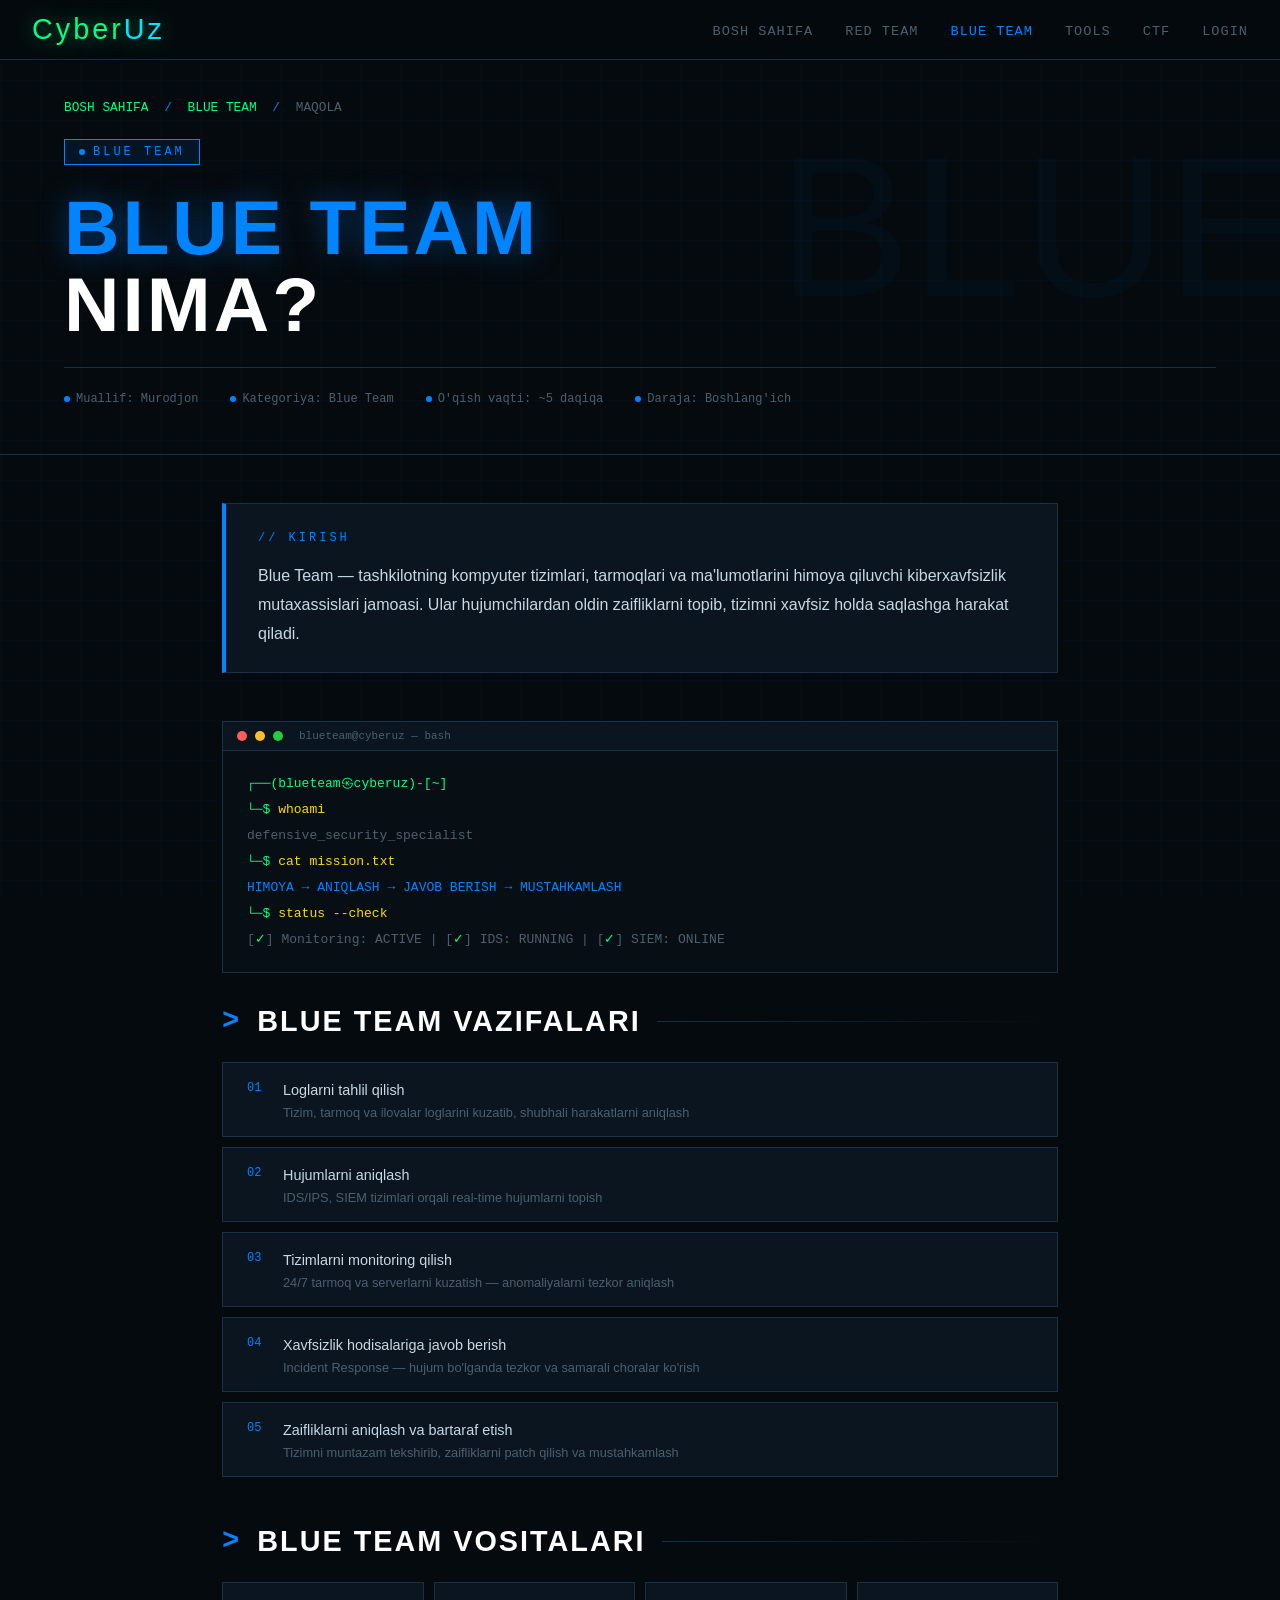
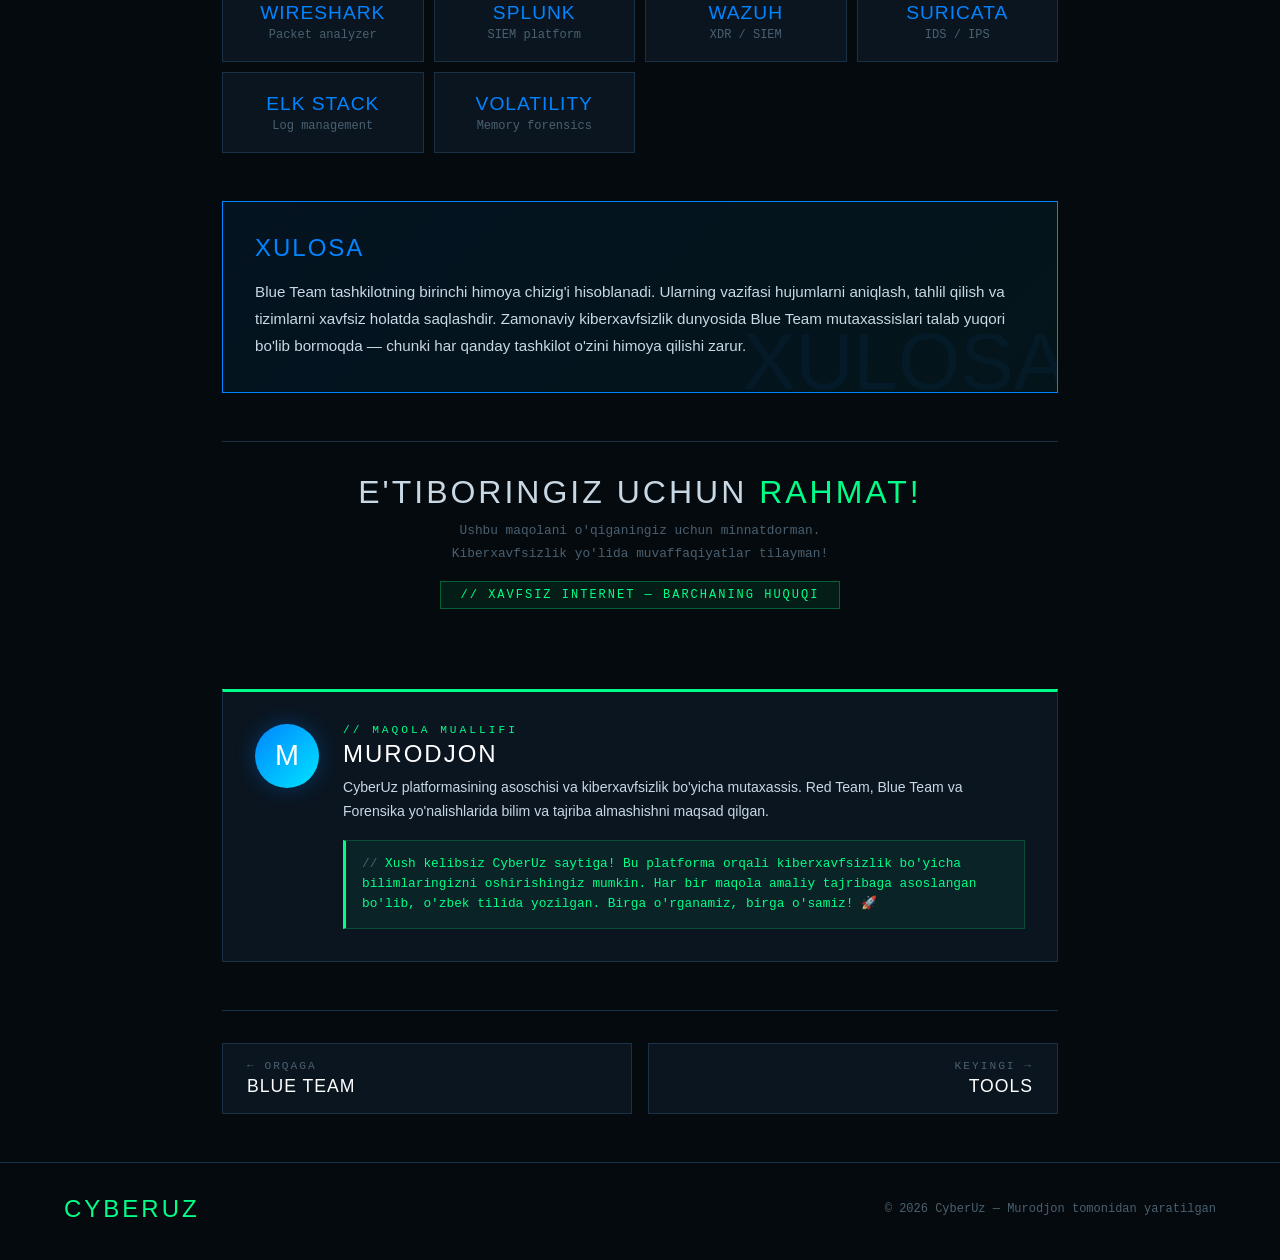
==== blue-team-article.html @ f3f27be0 "Add files via upload" ====
<!DOCTYPE html>
<!-- saved from url=(0062)file:///C:/Users/quettabyte/Downloads/blue-team-article_1.html -->
<html lang="uz"><head><meta http-equiv="Content-Type" content="text/html; charset=UTF-8">

<meta name="viewport" content="width=device-width, initial-scale=1.0">
<title>Blue Team Nima? — CyberUz</title>
<link href="./blue-team-article_files/css2" rel="stylesheet">
<style>
:root {
  --bg: #050a0e;
  --bg2: #0a1520;
  --blue: #0084ff;
  --green: #00ff88;
  --cyan: #00e5ff;
  --text: #c8d8e4;
  --muted: #4a6070;
  --border: #1a3045;
  --mono: 'Share Tech Mono', monospace;
}
* { margin: 0; padding: 0; box-sizing: border-box; }
body { background: var(--bg); color: var(--text); font-family: 'Inter', sans-serif; overflow-x: hidden; }
body::before {
  content: '';
  position: fixed; inset: 0;
  background-image: linear-gradient(rgba(0,132,255,0.03) 1px, transparent 1px), linear-gradient(90deg, rgba(0,132,255,0.03) 1px, transparent 1px);
  background-size: 40px 40px;
  pointer-events: none; z-index: 0;
}

/* NAV */
nav {
  position: fixed; top: 0; left: 0; right: 0; z-index: 100;
  background: rgba(5,10,14,0.95);
  backdrop-filter: blur(12px);
  border-bottom: 1px solid var(--border);
  padding: 0 2rem; height: 60px;
  display: flex; align-items: center; justify-content: space-between;
}
.logo { font-family: 'Bebas Neue', sans-serif; font-size: 1.8rem; letter-spacing: 3px; color: var(--green); text-decoration: none; text-shadow: 0 0 20px rgba(0,255,136,0.5); }
.logo span { color: var(--cyan); }
.nav-links { display: flex; gap: 2rem; list-style: none; }
.nav-links a { font-family: var(--mono); color: var(--muted); text-decoration: none; font-size: 0.85rem; letter-spacing: 1px; transition: color 0.3s; }
.nav-links a:hover { color: var(--blue); }
.nav-links a.active { color: var(--blue); }

/* HERO */
.hero {
  position: relative; z-index: 1;
  padding: 100px 4rem 3rem;
  border-bottom: 1px solid var(--border);
  overflow: hidden;
}
.hero::after {
  content: 'BLUE';
  position: absolute; right: -20px; top: 50%;
  transform: translateY(-50%);
  font-family: 'Bebas Neue', sans-serif;
  font-size: 200px; color: rgba(0,132,255,0.04);
  pointer-events: none; line-height: 1;
}
.breadcrumb { font-family: var(--mono); font-size: 0.8rem; color: var(--muted); margin-bottom: 1.5rem; }
.breadcrumb a { color: var(--green); text-decoration: none; }
.breadcrumb span { color: var(--blue); margin: 0 8px; }
.article-badge {
  display: inline-flex; align-items: center; gap: 8px;
  background: rgba(0,132,255,0.1); border: 1px solid var(--blue);
  padding: 5px 14px; font-family: var(--mono); font-size: 0.75rem;
  color: var(--blue); letter-spacing: 3px; margin-bottom: 1.5rem;
}
.article-badge::before { content: ''; width: 6px; height: 6px; border-radius: 50%; background: var(--blue); animation: pulse 1.5s infinite; }
@keyframes pulse { 0%,100%{box-shadow:0 0 6px var(--blue)}50%{box-shadow:none} }
.hero h1 { font-family: 'Bebas Neue', sans-serif; font-size: clamp(2.5rem, 6vw, 5rem); line-height: 1; letter-spacing: 3px; margin-bottom: 1rem; }
.hero h1 .t1 { color: var(--blue); text-shadow: 0 0 30px rgba(0,132,255,0.4); display: block; }
.hero h1 .t2 { color: #fff; display: block; }
.meta {
  display: flex; gap: 2rem; flex-wrap: wrap;
  font-family: var(--mono); font-size: 0.75rem; color: var(--muted);
  margin-top: 1.5rem; padding-top: 1.5rem; border-top: 1px solid var(--border);
}
.meta-item { display: flex; align-items: center; gap: 6px; }
.meta-dot { width: 6px; height: 6px; border-radius: 50%; background: var(--blue); }

/* MAIN */
.main { position: relative; z-index: 1; max-width: 900px; margin: 0 auto; padding: 3rem 2rem; }

/* INTRO */
.intro-box {
  background: var(--bg2);
  border: 1px solid var(--border);
  border-left: 4px solid var(--blue);
  padding: 1.5rem 2rem;
  margin-bottom: 3rem;
  font-size: 1rem;
  color: var(--text);
  line-height: 1.8;
}
.intro-box::before {
  content: '// KIRISH';
  display: block;
  font-family: var(--mono);
  font-size: 0.75rem;
  color: var(--blue);
  letter-spacing: 3px;
  margin-bottom: 0.8rem;
}

/* SECTION */
.section { margin-bottom: 3rem; }
.section-title {
  font-family: 'Bebas Neue', sans-serif;
  font-size: 1.8rem;
  letter-spacing: 2px;
  color: #fff;
  margin-bottom: 1.5rem;
  display: flex;
  align-items: center;
  gap: 1rem;
}
.section-title::before {
  content: '>';
  color: var(--blue);
  font-family: var(--mono);
}
.section-title .line {
  flex: 1; height: 1px;
  background: linear-gradient(90deg, var(--border), transparent);
}

/* LIST */
.task-list { list-style: none; display: grid; gap: 10px; }
.task-item {
  background: var(--bg2);
  border: 1px solid var(--border);
  padding: 1rem 1.5rem;
  display: flex; align-items: flex-start; gap: 12px;
  transition: border-color 0.3s;
}
.task-item:hover { border-color: var(--blue); }
.task-num {
  font-family: var(--mono); font-size: 0.75rem;
  color: var(--blue); min-width: 24px;
  padding-top: 2px;
}
.task-text { font-size: 0.9rem; color: var(--text); line-height: 1.6; }
.task-sub { font-size: 0.8rem; color: var(--muted); margin-top: 3px; }

/* TOOLS GRID */
.tools-grid { display: grid; grid-template-columns: repeat(auto-fit, minmax(160px, 1fr)); gap: 10px; }
.tool-item {
  background: var(--bg2);
  border: 1px solid var(--border);
  padding: 1.2rem;
  text-align: center;
  transition: all 0.3s;
  cursor: default;
}
.tool-item:hover { border-color: var(--blue); background: rgba(0,132,255,0.05); }
.tool-name { font-family: 'Bebas Neue', sans-serif; font-size: 1.2rem; color: var(--blue); letter-spacing: 1px; }
.tool-desc { font-size: 0.75rem; color: var(--muted); margin-top: 4px; font-family: var(--mono); }

/* TERMINAL */
.terminal {
  background: #080f14;
  border: 1px solid var(--border);
  border-radius: 0;
  overflow: hidden;
  margin: 2rem 0;
}
.term-bar {
  background: var(--bg2);
  padding: 8px 14px;
  display: flex; align-items: center; gap: 8px;
  border-bottom: 1px solid var(--border);
}
.dot { width: 10px; height: 10px; border-radius: 50%; }
.dot-r { background: #ff5f57; }
.dot-y { background: #ffbd2e; }
.dot-g { background: #28ca41; }
.term-title { font-family: var(--mono); font-size: 11px; color: var(--muted); margin-left: 8px; }
.term-body { padding: 1.2rem 1.5rem; font-family: var(--mono); font-size: 13px; line-height: 2; }
.t-p { color: var(--green); }
.t-c { color: #ffd700; }
.t-o { color: var(--muted); }
.t-b { color: var(--blue); }
.t-r { color: #ff6b6b; }

/* XULOSA */
.xulosa {
  background: linear-gradient(135deg, rgba(0,132,255,0.08), rgba(0,229,255,0.05));
  border: 1px solid var(--blue);
  padding: 2rem;
  margin: 3rem 0;
  position: relative;
  overflow: hidden;
}
.xulosa::before {
  content: 'XULOSA';
  font-family: 'Bebas Neue', sans-serif;
  font-size: 80px;
  color: rgba(0,132,255,0.06);
  position: absolute;
  right: -10px; bottom: -10px;
  line-height: 1;
  pointer-events: none;
}
.xulosa-title {
  font-family: 'Bebas Neue', sans-serif;
  font-size: 1.5rem;
  color: var(--blue);
  letter-spacing: 2px;
  margin-bottom: 1rem;
}
.xulosa p { font-size: 0.95rem; color: var(--text); line-height: 1.8; }

/* AUTHOR CARD */
.author-card {
  background: var(--bg2);
  border: 1px solid var(--border);
  border-top: 3px solid var(--green);
  padding: 2rem;
  margin-top: 3rem;
  display: flex;
  gap: 1.5rem;
  align-items: flex-start;
}
.author-avatar {
  width: 64px; height: 64px;
  border-radius: 50%;
  background: linear-gradient(135deg, var(--blue), var(--cyan));
  display: flex; align-items: center; justify-content: center;
  font-family: 'Bebas Neue', sans-serif;
  font-size: 1.8rem;
  color: #fff;
  flex-shrink: 0;
  box-shadow: 0 0 20px rgba(0,132,255,0.3);
}
.author-info { flex: 1; }
.author-tag {
  font-family: var(--mono);
  font-size: 0.7rem;
  color: var(--green);
  letter-spacing: 3px;
  margin-bottom: 4px;
}
.author-name {
  font-family: 'Bebas Neue', sans-serif;
  font-size: 1.5rem;
  color: #fff;
  letter-spacing: 2px;
  margin-bottom: 8px;
}
.author-bio {
  font-size: 0.88rem;
  color: var(--text);
  line-height: 1.7;
  margin-bottom: 1rem;
}
.author-welcome {
  background: rgba(0,255,136,0.06);
  border: 1px solid rgba(0,255,136,0.2);
  border-left: 3px solid var(--green);
  padding: 0.8rem 1rem;
  font-family: var(--mono);
  font-size: 0.8rem;
  color: var(--green);
  line-height: 1.6;
}
.author-welcome::before { content: '// '; color: var(--muted); }

/* THANKS */
.thanks {
  text-align: center;
  padding: 2rem;
  border-top: 1px solid var(--border);
  margin-top: 2rem;
}
.thanks-title {
  font-family: 'Bebas Neue', sans-serif;
  font-size: 2rem;
  letter-spacing: 3px;
  margin-bottom: 0.5rem;
}
.thanks-title span { color: var(--green); }
.thanks p { font-family: var(--mono); font-size: 0.8rem; color: var(--muted); line-height: 1.8; }
.thanks-badge {
  display: inline-block;
  margin-top: 1rem;
  background: rgba(0,255,136,0.08);
  border: 1px solid rgba(0,255,136,0.3);
  padding: 6px 20px;
  font-family: var(--mono);
  font-size: 0.75rem;
  color: var(--green);
  letter-spacing: 2px;
}

/* NAV BTNS */
.nav-btns {
  display: flex;
  justify-content: space-between;
  gap: 1rem;
  margin-top: 3rem;
  padding-top: 2rem;
  border-top: 1px solid var(--border);
}
.nav-btn {
  flex: 1;
  background: var(--bg2);
  border: 1px solid var(--border);
  padding: 1rem 1.5rem;
  text-decoration: none;
  transition: all 0.3s;
  display: flex;
  flex-direction: column;
  gap: 4px;
}
.nav-btn:hover { border-color: var(--blue); }
.nav-btn-label { font-family: var(--mono); font-size: 0.7rem; color: var(--muted); letter-spacing: 2px; }
.nav-btn-title { font-family: 'Bebas Neue', sans-serif; font-size: 1.1rem; color: #fff; letter-spacing: 1px; }

/* FOOTER */
footer {
  position: relative; z-index: 1;
  border-top: 1px solid var(--border);
  padding: 2rem 4rem;
  display: flex;
  align-items: center;
  justify-content: space-between;
  flex-wrap: wrap; gap: 1rem;
}
.footer-logo { font-family: 'Bebas Neue', sans-serif; font-size: 1.5rem; color: var(--green); letter-spacing: 3px; text-decoration: none; }
.footer-copy { font-family: var(--mono); font-size: 0.75rem; color: var(--muted); }

@media (max-width: 768px) {
  nav { padding: 0 1rem; }
  .nav-links { display: none; }
  .hero { padding: 80px 1rem 2rem; }
  .main { padding: 2rem 1rem; }
  .author-card { flex-direction: column; }
  footer { padding: 2rem 1rem; flex-direction: column; text-align: center; }
}
</style>
</head>
<body>

<nav>
  <a href="file:///C:/Users/quettabyte/Downloads/index.html" class="logo">Cyber<span>Uz</span></a>
  <ul class="nav-links">
    <li><a href="file:///C:/Users/quettabyte/Downloads/index.html">BOSH SAHIFA</a></li>
    <li><a href="file:///C:/Users/quettabyte/Downloads/red-team.html">RED TEAM</a></li>
    <li><a href="file:///C:/Users/quettabyte/Downloads/blue-team.html" class="active">BLUE TEAM</a></li>
    <li><a href="file:///C:/Users/quettabyte/Downloads/tools.html">TOOLS</a></li>
    <li><a href="file:///C:/Users/quettabyte/Downloads/ctf.html">CTF</a></li>
    <li><a href="file:///C:/Users/quettabyte/Downloads/login.html">LOGIN</a></li>
  </ul>
</nav>

<section class="hero">
  <div class="breadcrumb">
    <a href="file:///C:/Users/quettabyte/Downloads/index.html">BOSH SAHIFA</a>
    <span>/</span>
    <a href="file:///C:/Users/quettabyte/Downloads/blue-team.html">BLUE TEAM</a>
    <span>/</span>
    MAQOLA
  </div>
  <div class="article-badge">BLUE TEAM</div>
  <h1>
    <span class="t1">BLUE TEAM</span>
    <span class="t2">NIMA?</span>
  </h1>
  <div class="meta">
    <div class="meta-item"><div class="meta-dot"></div> Muallif: Murodjon</div>
    <div class="meta-item"><div class="meta-dot"></div> Kategoriya: Blue Team</div>
    <div class="meta-item"><div class="meta-dot"></div> O'qish vaqti: ~5 daqiqa</div>
    <div class="meta-item"><div class="meta-dot"></div> Daraja: Boshlang'ich</div>
  </div>
</section>

<div class="main">

  <!-- INTRO -->
  <div class="intro-box">
    Blue Team — tashkilotning kompyuter tizimlari, tarmoqlari va ma'lumotlarini himoya qiluvchi kiberxavfsizlik mutaxassislari jamoasi. Ular hujumchilardan oldin zaifliklarni topib, tizimni xavfsiz holda saqlashga harakat qiladi.
  </div>

  <!-- TERMINAL -->
  <div class="terminal">
    <div class="term-bar">
      <div class="dot dot-r"></div>
      <div class="dot dot-y"></div>
      <div class="dot dot-g"></div>
      <span class="term-title">blueteam@cyberuz — bash</span>
    </div>
    <div class="term-body">
      <div><span class="t-p">┌──(blueteam㉿cyberuz)-[~]</span></div>
      <div><span class="t-p">└─$</span> <span class="t-c">whoami</span></div>
      <div><span class="t-o">defensive_security_specialist</span></div>
      <div><span class="t-p">└─$</span> <span class="t-c">cat mission.txt</span></div>
      <div><span class="t-b">HIMOYA → ANIQLASH → JAVOB BERISH → MUSTAHKAMLASH</span></div>
      <div><span class="t-p">└─$</span> <span class="t-c">status --check</span></div>
      <div><span class="t-o">[<span style="color:#00ff88">✓</span>] Monitoring: ACTIVE | [<span style="color:#00ff88">✓</span>] IDS: RUNNING | [<span style="color:#00ff88">✓</span>] SIEM: ONLINE</span></div>
    </div>
  </div>

  <!-- VAZIFALAR -->
  <div class="section">
    <h2 class="section-title">BLUE TEAM VAZIFALARI <div class="line"></div></h2>
    <ul class="task-list">
      <li class="task-item">
        <span class="task-num">01</span>
        <div>
          <div class="task-text">Loglarni tahlil qilish</div>
          <div class="task-sub">Tizim, tarmoq va ilovalar loglarini kuzatib, shubhali harakatlarni aniqlash</div>
        </div>
      </li>
      <li class="task-item">
        <span class="task-num">02</span>
        <div>
          <div class="task-text">Hujumlarni aniqlash</div>
          <div class="task-sub">IDS/IPS, SIEM tizimlari orqali real-time hujumlarni topish</div>
        </div>
      </li>
      <li class="task-item">
        <span class="task-num">03</span>
        <div>
          <div class="task-text">Tizimlarni monitoring qilish</div>
          <div class="task-sub">24/7 tarmoq va serverlarni kuzatish — anomaliyalarni tezkor aniqlash</div>
        </div>
      </li>
      <li class="task-item">
        <span class="task-num">04</span>
        <div>
          <div class="task-text">Xavfsizlik hodisalariga javob berish</div>
          <div class="task-sub">Incident Response — hujum bo'lganda tezkor va samarali choralar ko'rish</div>
        </div>
      </li>
      <li class="task-item">
        <span class="task-num">05</span>
        <div>
          <div class="task-text">Zaifliklarni aniqlash va bartaraf etish</div>
          <div class="task-sub">Tizimni muntazam tekshirib, zaifliklarni patch qilish va mustahkamlash</div>
        </div>
      </li>
    </ul>
  </div>

  <!-- TOOLLAR -->
  <div class="section">
    <h2 class="section-title">BLUE TEAM VOSITALARI <div class="line"></div></h2>
    <div class="tools-grid">
      <div class="tool-item">
        <div class="tool-name">WIRESHARK</div>
        <div class="tool-desc">Packet analyzer</div>
      </div>
      <div class="tool-item">
        <div class="tool-name">SPLUNK</div>
        <div class="tool-desc">SIEM platform</div>
      </div>
      <div class="tool-item">
        <div class="tool-name">WAZUH</div>
        <div class="tool-desc">XDR / SIEM</div>
      </div>
      <div class="tool-item">
        <div class="tool-name">SURICATA</div>
        <div class="tool-desc">IDS / IPS</div>
      </div>
      <div class="tool-item">
        <div class="tool-name">ELK STACK</div>
        <div class="tool-desc">Log management</div>
      </div>
      <div class="tool-item">
        <div class="tool-name">VOLATILITY</div>
        <div class="tool-desc">Memory forensics</div>
      </div>
    </div>
  </div>

  <!-- XULOSA -->
  <div class="xulosa">
    <div class="xulosa-title">XULOSA</div>
    <p>
      Blue Team tashkilotning birinchi himoya chizig'i hisoblanadi. Ularning vazifasi hujumlarni aniqlash, tahlil qilish va tizimlarni xavfsiz holatda saqlashdir. Zamonaviy kiberxavfsizlik dunyosida Blue Team mutaxassislari talab yuqori bo'lib bormoqda — chunki har qanday tashkilot o'zini himoya qilishi zarur.
    </p>
  </div>

  <!-- RAHMAT -->
  <div class="thanks">
    <div class="thanks-title">E'TIBORINGIZ UCHUN <span>RAHMAT!</span></div>
    <p>
      Ushbu maqolani o'qiganingiz uchun minnatdorman.<br>
      Kiberxavfsizlik yo'lida muvaffaqiyatlar tilayman!
    </p>
    <div class="thanks-badge">// XAVFSIZ INTERNET — BARCHANING HUQUQI</div>
  </div>

  <!-- MUALLIF -->
  <div class="author-card">
    <div class="author-avatar">M</div>
    <div class="author-info">
      <div class="author-tag">// MAQOLA MUALLIFI</div>
      <div class="author-name">MURODJON</div>
      <div class="author-bio">
        CyberUz platformasining asoschisi va kiberxavfsizlik bo'yicha mutaxassis. Red Team, Blue Team va Forensika yo'nalishlarida bilim va tajriba almashishni maqsad qilgan.
      </div>
      <div class="author-welcome">
        Xush kelibsiz CyberUz saytiga! Bu platforma orqali kiberxavfsizlik bo'yicha bilimlaringizni oshirishingiz mumkin. Har bir maqola amaliy tajribaga asoslangan bo'lib, o'zbek tilida yozilgan. Birga o'rganamiz, birga o'samiz! 🚀
      </div>
    </div>
  </div>

  <!-- NAV BTNS -->
  <div class="nav-btns">
    <a href="file:///C:/Users/quettabyte/Downloads/blue-team.html" class="nav-btn">
      <span class="nav-btn-label">← ORQAGA</span>
      <span class="nav-btn-title">BLUE TEAM</span>
    </a>
    <a href="file:///C:/Users/quettabyte/Downloads/tools.html" class="nav-btn" style="text-align:right">
      <span class="nav-btn-label">KEYINGI →</span>
      <span class="nav-btn-title">TOOLS</span>
    </a>
  </div>

</div>

<footer>
  <a href="file:///C:/Users/quettabyte/Downloads/index.html" class="footer-logo">CYBERUZ</a>
  <div class="footer-copy">© 2026 CyberUz — Murodjon tomonidan yaratilgan</div>
</footer>



</body></html>
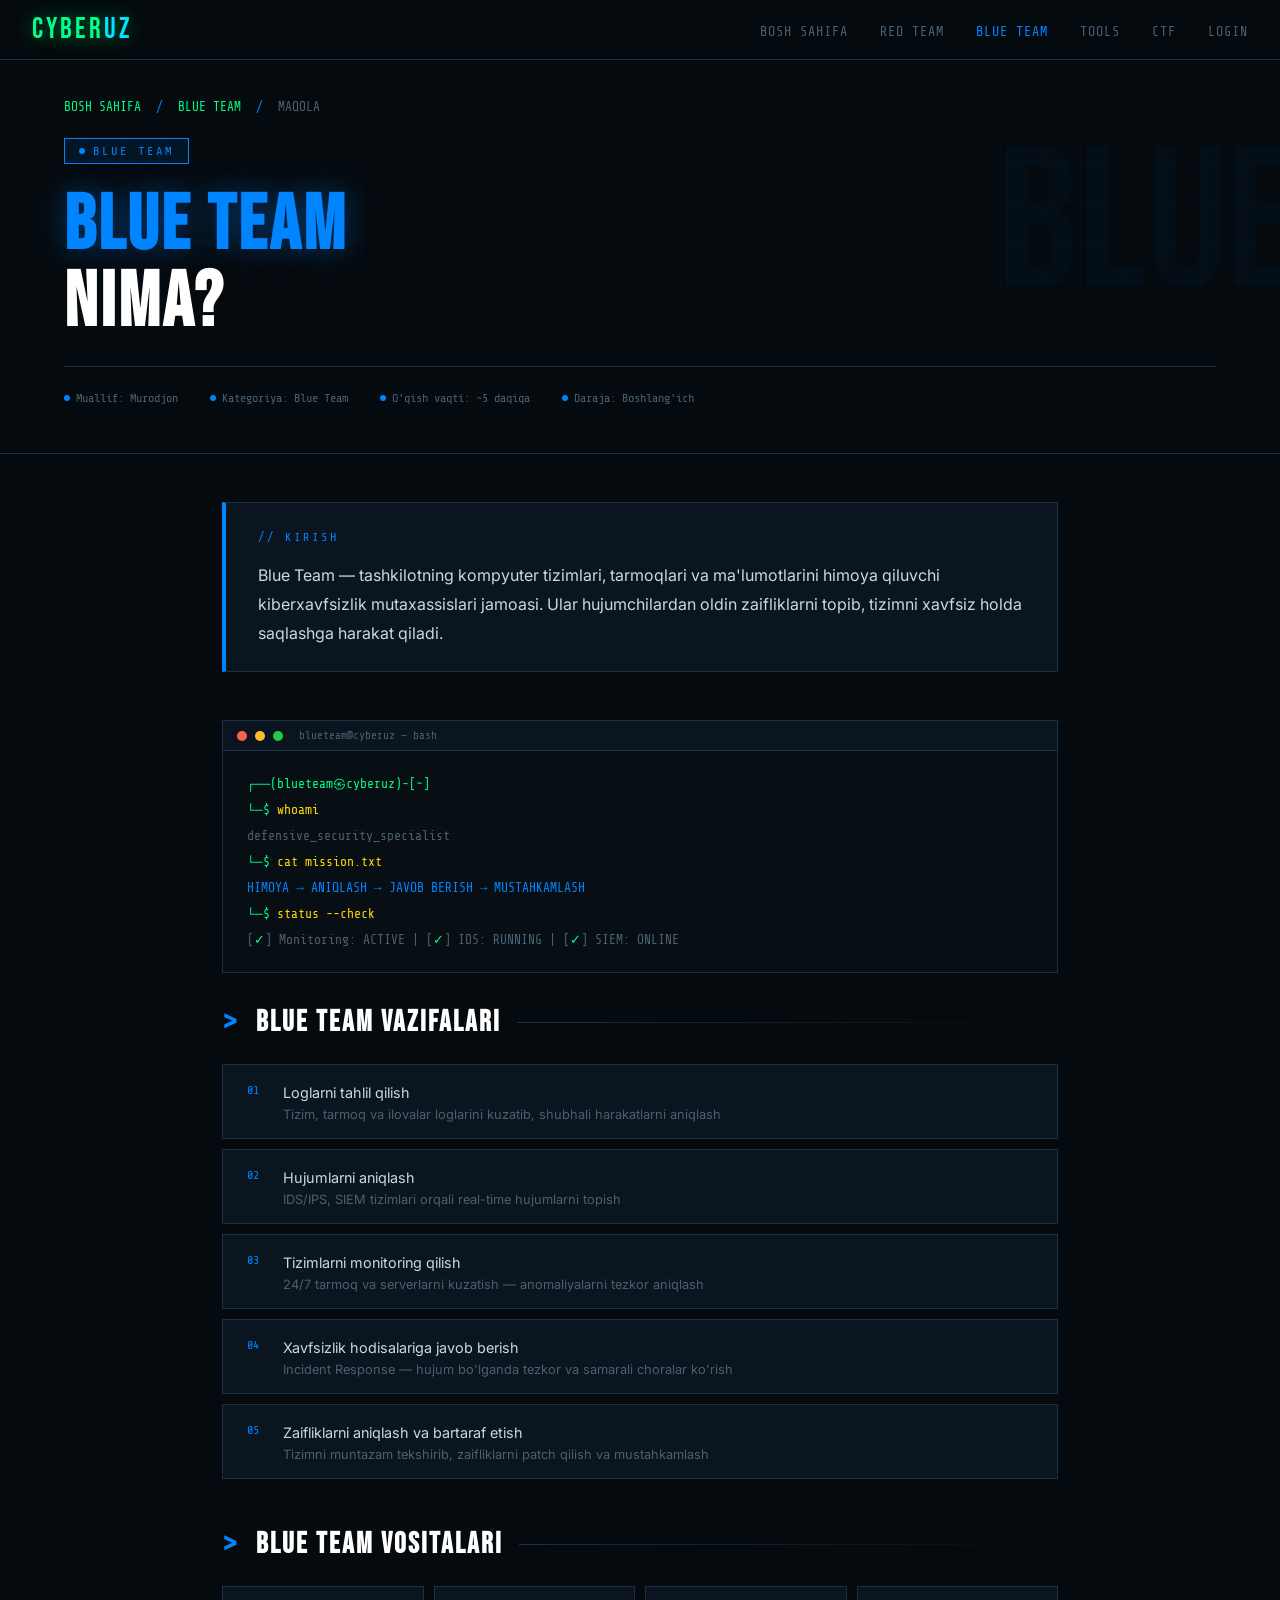
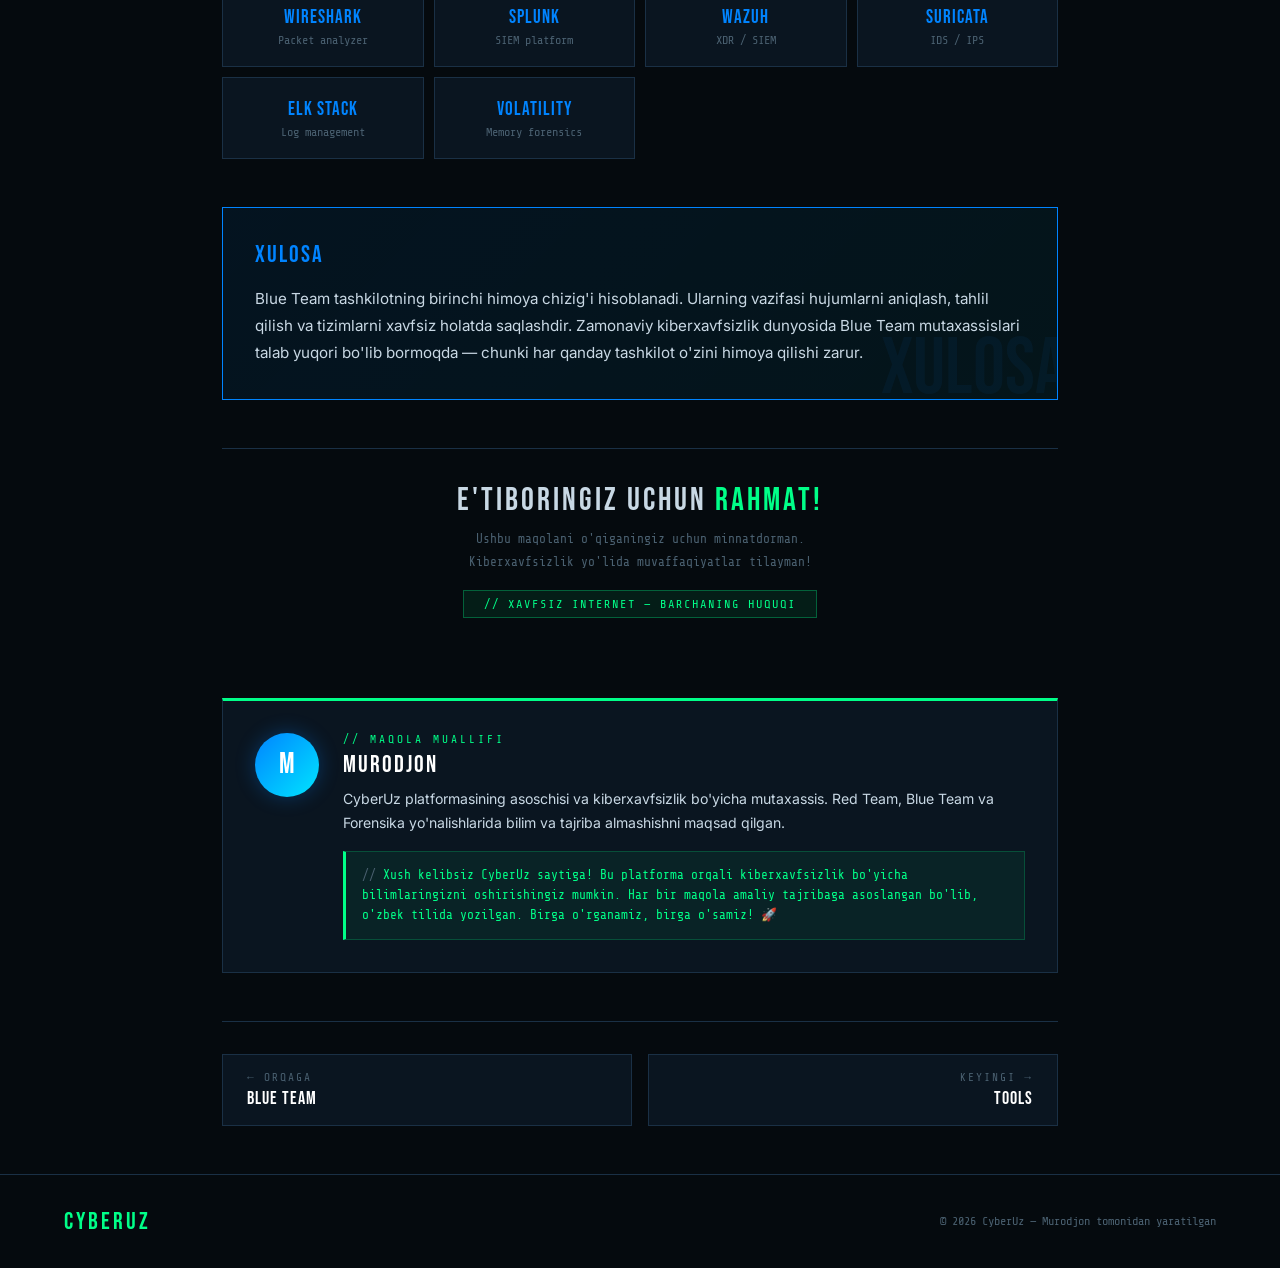
==== commit 355268d9: "Create blue-team-article.html" ====
--- a/blue-team-article.html
+++ b/blue-team-article.html
@@ -1,10 +1,10 @@
 <!DOCTYPE html>
-<!-- saved from url=(0062)file:///C:/Users/quettabyte/Downloads/blue-team-article_1.html -->
-<html lang="uz"><head><meta http-equiv="Content-Type" content="text/html; charset=UTF-8">
-
+<html lang="uz">
+<head>
+<meta charset="UTF-8">
 <meta name="viewport" content="width=device-width, initial-scale=1.0">
 <title>Blue Team Nima? — CyberUz</title>
-<link href="./blue-team-article_files/css2" rel="stylesheet">
+<link href="https://fonts.googleapis.com/css2?family=Share+Tech+Mono&family=Bebas+Neue&family=Inter:wght@300;400;600&display=swap" rel="stylesheet">
 <style>
 :root {
   --bg: #050a0e;
@@ -26,8 +26,6 @@
   background-size: 40px 40px;
   pointer-events: none; z-index: 0;
 }
-
-/* NAV */
 nav {
   position: fixed; top: 0; left: 0; right: 0; z-index: 100;
   background: rgba(5,10,14,0.95);
@@ -42,8 +40,6 @@
 .nav-links a { font-family: var(--mono); color: var(--muted); text-decoration: none; font-size: 0.85rem; letter-spacing: 1px; transition: color 0.3s; }
 .nav-links a:hover { color: var(--blue); }
 .nav-links a.active { color: var(--blue); }
-
-/* HERO */
 .hero {
   position: relative; z-index: 1;
   padding: 100px 4rem 3rem;
@@ -79,11 +75,7 @@
 }
 .meta-item { display: flex; align-items: center; gap: 6px; }
 .meta-dot { width: 6px; height: 6px; border-radius: 50%; background: var(--blue); }
-
-/* MAIN */
 .main { position: relative; z-index: 1; max-width: 900px; margin: 0 auto; padding: 3rem 2rem; }
-
-/* INTRO */
 .intro-box {
   background: var(--bg2);
   border: 1px solid var(--border);
@@ -103,8 +95,6 @@
   letter-spacing: 3px;
   margin-bottom: 0.8rem;
 }
-
-/* SECTION */
 .section { margin-bottom: 3rem; }
 .section-title {
   font-family: 'Bebas Neue', sans-serif;
@@ -116,17 +106,8 @@
   align-items: center;
   gap: 1rem;
 }
-.section-title::before {
-  content: '>';
-  color: var(--blue);
-  font-family: var(--mono);
-}
-.section-title .line {
-  flex: 1; height: 1px;
-  background: linear-gradient(90deg, var(--border), transparent);
-}
-
-/* LIST */
+.section-title::before { content: '>'; color: var(--blue); font-family: var(--mono); }
+.section-title .line { flex: 1; height: 1px; background: linear-gradient(90deg, var(--border), transparent); }
 .task-list { list-style: none; display: grid; gap: 10px; }
 .task-item {
   background: var(--bg2);
@@ -136,15 +117,9 @@
   transition: border-color 0.3s;
 }
 .task-item:hover { border-color: var(--blue); }
-.task-num {
-  font-family: var(--mono); font-size: 0.75rem;
-  color: var(--blue); min-width: 24px;
-  padding-top: 2px;
-}
+.task-num { font-family: var(--mono); font-size: 0.75rem; color: var(--blue); min-width: 24px; padding-top: 2px; }
 .task-text { font-size: 0.9rem; color: var(--text); line-height: 1.6; }
 .task-sub { font-size: 0.8rem; color: var(--muted); margin-top: 3px; }
-
-/* TOOLS GRID */
 .tools-grid { display: grid; grid-template-columns: repeat(auto-fit, minmax(160px, 1fr)); gap: 10px; }
 .tool-item {
   background: var(--bg2);
@@ -152,26 +127,12 @@
   padding: 1.2rem;
   text-align: center;
   transition: all 0.3s;
-  cursor: default;
 }
 .tool-item:hover { border-color: var(--blue); background: rgba(0,132,255,0.05); }
 .tool-name { font-family: 'Bebas Neue', sans-serif; font-size: 1.2rem; color: var(--blue); letter-spacing: 1px; }
 .tool-desc { font-size: 0.75rem; color: var(--muted); margin-top: 4px; font-family: var(--mono); }
-
-/* TERMINAL */
-.terminal {
-  background: #080f14;
-  border: 1px solid var(--border);
-  border-radius: 0;
-  overflow: hidden;
-  margin: 2rem 0;
-}
-.term-bar {
-  background: var(--bg2);
-  padding: 8px 14px;
-  display: flex; align-items: center; gap: 8px;
-  border-bottom: 1px solid var(--border);
-}
+.terminal { background: #080f14; border: 1px solid var(--border); overflow: hidden; margin: 2rem 0; }
+.term-bar { background: var(--bg2); padding: 8px 14px; display: flex; align-items: center; gap: 8px; border-bottom: 1px solid var(--border); }
 .dot { width: 10px; height: 10px; border-radius: 50%; }
 .dot-r { background: #ff5f57; }
 .dot-y { background: #ffbd2e; }
@@ -182,155 +143,63 @@
 .t-c { color: #ffd700; }
 .t-o { color: var(--muted); }
 .t-b { color: var(--blue); }
-.t-r { color: #ff6b6b; }
-
-/* XULOSA */
 .xulosa {
   background: linear-gradient(135deg, rgba(0,132,255,0.08), rgba(0,229,255,0.05));
   border: 1px solid var(--blue);
-  padding: 2rem;
-  margin: 3rem 0;
-  position: relative;
-  overflow: hidden;
+  padding: 2rem; margin: 3rem 0;
+  position: relative; overflow: hidden;
 }
 .xulosa::before {
   content: 'XULOSA';
   font-family: 'Bebas Neue', sans-serif;
-  font-size: 80px;
-  color: rgba(0,132,255,0.06);
-  position: absolute;
-  right: -10px; bottom: -10px;
-  line-height: 1;
-  pointer-events: none;
-}
-.xulosa-title {
-  font-family: 'Bebas Neue', sans-serif;
-  font-size: 1.5rem;
-  color: var(--blue);
-  letter-spacing: 2px;
-  margin-bottom: 1rem;
-}
+  font-size: 80px; color: rgba(0,132,255,0.06);
+  position: absolute; right: -10px; bottom: -10px;
+  line-height: 1; pointer-events: none;
+}
+.xulosa-title { font-family: 'Bebas Neue', sans-serif; font-size: 1.5rem; color: var(--blue); letter-spacing: 2px; margin-bottom: 1rem; }
 .xulosa p { font-size: 0.95rem; color: var(--text); line-height: 1.8; }
-
-/* AUTHOR CARD */
 .author-card {
-  background: var(--bg2);
-  border: 1px solid var(--border);
+  background: var(--bg2); border: 1px solid var(--border);
   border-top: 3px solid var(--green);
-  padding: 2rem;
-  margin-top: 3rem;
-  display: flex;
-  gap: 1.5rem;
-  align-items: flex-start;
+  padding: 2rem; margin-top: 3rem;
+  display: flex; gap: 1.5rem; align-items: flex-start;
 }
 .author-avatar {
-  width: 64px; height: 64px;
-  border-radius: 50%;
+  width: 64px; height: 64px; border-radius: 50%;
   background: linear-gradient(135deg, var(--blue), var(--cyan));
   display: flex; align-items: center; justify-content: center;
-  font-family: 'Bebas Neue', sans-serif;
-  font-size: 1.8rem;
-  color: #fff;
-  flex-shrink: 0;
-  box-shadow: 0 0 20px rgba(0,132,255,0.3);
+  font-family: 'Bebas Neue', sans-serif; font-size: 1.8rem; color: #fff;
+  flex-shrink: 0; box-shadow: 0 0 20px rgba(0,132,255,0.3);
 }
 .author-info { flex: 1; }
-.author-tag {
-  font-family: var(--mono);
-  font-size: 0.7rem;
-  color: var(--green);
-  letter-spacing: 3px;
-  margin-bottom: 4px;
-}
-.author-name {
-  font-family: 'Bebas Neue', sans-serif;
-  font-size: 1.5rem;
-  color: #fff;
-  letter-spacing: 2px;
-  margin-bottom: 8px;
-}
-.author-bio {
-  font-size: 0.88rem;
-  color: var(--text);
-  line-height: 1.7;
-  margin-bottom: 1rem;
-}
+.author-tag { font-family: var(--mono); font-size: 0.7rem; color: var(--green); letter-spacing: 3px; margin-bottom: 4px; }
+.author-name { font-family: 'Bebas Neue', sans-serif; font-size: 1.5rem; color: #fff; letter-spacing: 2px; margin-bottom: 8px; }
+.author-bio { font-size: 0.88rem; color: var(--text); line-height: 1.7; margin-bottom: 1rem; }
 .author-welcome {
   background: rgba(0,255,136,0.06);
   border: 1px solid rgba(0,255,136,0.2);
   border-left: 3px solid var(--green);
   padding: 0.8rem 1rem;
-  font-family: var(--mono);
-  font-size: 0.8rem;
-  color: var(--green);
-  line-height: 1.6;
+  font-family: var(--mono); font-size: 0.8rem; color: var(--green); line-height: 1.6;
 }
 .author-welcome::before { content: '// '; color: var(--muted); }
-
-/* THANKS */
-.thanks {
-  text-align: center;
-  padding: 2rem;
-  border-top: 1px solid var(--border);
-  margin-top: 2rem;
-}
-.thanks-title {
-  font-family: 'Bebas Neue', sans-serif;
-  font-size: 2rem;
-  letter-spacing: 3px;
-  margin-bottom: 0.5rem;
-}
+.thanks { text-align: center; padding: 2rem; border-top: 1px solid var(--border); margin-top: 2rem; }
+.thanks-title { font-family: 'Bebas Neue', sans-serif; font-size: 2rem; letter-spacing: 3px; margin-bottom: 0.5rem; }
 .thanks-title span { color: var(--green); }
 .thanks p { font-family: var(--mono); font-size: 0.8rem; color: var(--muted); line-height: 1.8; }
 .thanks-badge {
-  display: inline-block;
-  margin-top: 1rem;
-  background: rgba(0,255,136,0.08);
-  border: 1px solid rgba(0,255,136,0.3);
-  padding: 6px 20px;
-  font-family: var(--mono);
-  font-size: 0.75rem;
-  color: var(--green);
-  letter-spacing: 2px;
-}
-
-/* NAV BTNS */
-.nav-btns {
-  display: flex;
-  justify-content: space-between;
-  gap: 1rem;
-  margin-top: 3rem;
-  padding-top: 2rem;
-  border-top: 1px solid var(--border);
-}
-.nav-btn {
-  flex: 1;
-  background: var(--bg2);
-  border: 1px solid var(--border);
-  padding: 1rem 1.5rem;
-  text-decoration: none;
-  transition: all 0.3s;
-  display: flex;
-  flex-direction: column;
-  gap: 4px;
-}
+  display: inline-block; margin-top: 1rem;
+  background: rgba(0,255,136,0.08); border: 1px solid rgba(0,255,136,0.3);
+  padding: 6px 20px; font-family: var(--mono); font-size: 0.75rem; color: var(--green); letter-spacing: 2px;
+}
+.nav-btns { display: flex; justify-content: space-between; gap: 1rem; margin-top: 3rem; padding-top: 2rem; border-top: 1px solid var(--border); }
+.nav-btn { flex: 1; background: var(--bg2); border: 1px solid var(--border); padding: 1rem 1.5rem; text-decoration: none; transition: all 0.3s; display: flex; flex-direction: column; gap: 4px; }
 .nav-btn:hover { border-color: var(--blue); }
 .nav-btn-label { font-family: var(--mono); font-size: 0.7rem; color: var(--muted); letter-spacing: 2px; }
 .nav-btn-title { font-family: 'Bebas Neue', sans-serif; font-size: 1.1rem; color: #fff; letter-spacing: 1px; }
-
-/* FOOTER */
-footer {
-  position: relative; z-index: 1;
-  border-top: 1px solid var(--border);
-  padding: 2rem 4rem;
-  display: flex;
-  align-items: center;
-  justify-content: space-between;
-  flex-wrap: wrap; gap: 1rem;
-}
+footer { position: relative; z-index: 1; border-top: 1px solid var(--border); padding: 2rem 4rem; display: flex; align-items: center; justify-content: space-between; flex-wrap: wrap; gap: 1rem; }
 .footer-logo { font-family: 'Bebas Neue', sans-serif; font-size: 1.5rem; color: var(--green); letter-spacing: 3px; text-decoration: none; }
 .footer-copy { font-family: var(--mono); font-size: 0.75rem; color: var(--muted); }
-
 @media (max-width: 768px) {
   nav { padding: 0 1rem; }
   .nav-links { display: none; }
@@ -342,24 +211,22 @@
 </style>
 </head>
 <body>
-
 <nav>
-  <a href="file:///C:/Users/quettabyte/Downloads/index.html" class="logo">Cyber<span>Uz</span></a>
+  <a href="index.html" class="logo">Cyber<span>Uz</span></a>
   <ul class="nav-links">
-    <li><a href="file:///C:/Users/quettabyte/Downloads/index.html">BOSH SAHIFA</a></li>
-    <li><a href="file:///C:/Users/quettabyte/Downloads/red-team.html">RED TEAM</a></li>
-    <li><a href="file:///C:/Users/quettabyte/Downloads/blue-team.html" class="active">BLUE TEAM</a></li>
-    <li><a href="file:///C:/Users/quettabyte/Downloads/tools.html">TOOLS</a></li>
-    <li><a href="file:///C:/Users/quettabyte/Downloads/ctf.html">CTF</a></li>
-    <li><a href="file:///C:/Users/quettabyte/Downloads/login.html">LOGIN</a></li>
+    <li><a href="index.html">BOSH SAHIFA</a></li>
+    <li><a href="red-team.html">RED TEAM</a></li>
+    <li><a href="blue-team.html" class="active">BLUE TEAM</a></li>
+    <li><a href="tools.html">TOOLS</a></li>
+    <li><a href="ctf.html">CTF</a></li>
+    <li><a href="login.html">LOGIN</a></li>
   </ul>
 </nav>
-
 <section class="hero">
   <div class="breadcrumb">
-    <a href="file:///C:/Users/quettabyte/Downloads/index.html">BOSH SAHIFA</a>
+    <a href="index.html">BOSH SAHIFA</a>
     <span>/</span>
-    <a href="file:///C:/Users/quettabyte/Downloads/blue-team.html">BLUE TEAM</a>
+    <a href="blue-team.html">BLUE TEAM</a>
     <span>/</span>
     MAQOLA
   </div>
@@ -375,15 +242,10 @@
     <div class="meta-item"><div class="meta-dot"></div> Daraja: Boshlang'ich</div>
   </div>
 </section>
-
 <div class="main">
-
-  <!-- INTRO -->
   <div class="intro-box">
     Blue Team — tashkilotning kompyuter tizimlari, tarmoqlari va ma'lumotlarini himoya qiluvchi kiberxavfsizlik mutaxassislari jamoasi. Ular hujumchilardan oldin zaifliklarni topib, tizimni xavfsiz holda saqlashga harakat qiladi.
   </div>
-
-  <!-- TERMINAL -->
   <div class="terminal">
     <div class="term-bar">
       <div class="dot dot-r"></div>
@@ -401,8 +263,6 @@
       <div><span class="t-o">[<span style="color:#00ff88">✓</span>] Monitoring: ACTIVE | [<span style="color:#00ff88">✓</span>] IDS: RUNNING | [<span style="color:#00ff88">✓</span>] SIEM: ONLINE</span></div>
     </div>
   </div>
-
-  <!-- VAZIFALAR -->
   <div class="section">
     <h2 class="section-title">BLUE TEAM VAZIFALARI <div class="line"></div></h2>
     <ul class="task-list">
@@ -443,90 +303,49 @@
       </li>
     </ul>
   </div>
-
-  <!-- TOOLLAR -->
   <div class="section">
     <h2 class="section-title">BLUE TEAM VOSITALARI <div class="line"></div></h2>
     <div class="tools-grid">
-      <div class="tool-item">
-        <div class="tool-name">WIRESHARK</div>
-        <div class="tool-desc">Packet analyzer</div>
-      </div>
-      <div class="tool-item">
-        <div class="tool-name">SPLUNK</div>
-        <div class="tool-desc">SIEM platform</div>
-      </div>
-      <div class="tool-item">
-        <div class="tool-name">WAZUH</div>
-        <div class="tool-desc">XDR / SIEM</div>
-      </div>
-      <div class="tool-item">
-        <div class="tool-name">SURICATA</div>
-        <div class="tool-desc">IDS / IPS</div>
-      </div>
-      <div class="tool-item">
-        <div class="tool-name">ELK STACK</div>
-        <div class="tool-desc">Log management</div>
-      </div>
-      <div class="tool-item">
-        <div class="tool-name">VOLATILITY</div>
-        <div class="tool-desc">Memory forensics</div>
-      </div>
+      <div class="tool-item"><div class="tool-name">WIRESHARK</div><div class="tool-desc">Packet analyzer</div></div>
+      <div class="tool-item"><div class="tool-name">SPLUNK</div><div class="tool-desc">SIEM platform</div></div>
+      <div class="tool-item"><div class="tool-name">WAZUH</div><div class="tool-desc">XDR / SIEM</div></div>
+      <div class="tool-item"><div class="tool-name">SURICATA</div><div class="tool-desc">IDS / IPS</div></div>
+      <div class="tool-item"><div class="tool-name">ELK STACK</div><div class="tool-desc">Log management</div></div>
+      <div class="tool-item"><div class="tool-name">VOLATILITY</div><div class="tool-desc">Memory forensics</div></div>
     </div>
   </div>
-
-  <!-- XULOSA -->
   <div class="xulosa">
     <div class="xulosa-title">XULOSA</div>
-    <p>
-      Blue Team tashkilotning birinchi himoya chizig'i hisoblanadi. Ularning vazifasi hujumlarni aniqlash, tahlil qilish va tizimlarni xavfsiz holatda saqlashdir. Zamonaviy kiberxavfsizlik dunyosida Blue Team mutaxassislari talab yuqori bo'lib bormoqda — chunki har qanday tashkilot o'zini himoya qilishi zarur.
-    </p>
-  </div>
-
-  <!-- RAHMAT -->
+    <p>Blue Team tashkilotning birinchi himoya chizig'i hisoblanadi. Ularning vazifasi hujumlarni aniqlash, tahlil qilish va tizimlarni xavfsiz holatda saqlashdir. Zamonaviy kiberxavfsizlik dunyosida Blue Team mutaxassislari talab yuqori bo'lib bormoqda — chunki har qanday tashkilot o'zini himoya qilishi zarur.</p>
+  </div>
   <div class="thanks">
     <div class="thanks-title">E'TIBORINGIZ UCHUN <span>RAHMAT!</span></div>
-    <p>
-      Ushbu maqolani o'qiganingiz uchun minnatdorman.<br>
-      Kiberxavfsizlik yo'lida muvaffaqiyatlar tilayman!
-    </p>
+    <p>Ushbu maqolani o'qiganingiz uchun minnatdorman.<br>Kiberxavfsizlik yo'lida muvaffaqiyatlar tilayman!</p>
     <div class="thanks-badge">// XAVFSIZ INTERNET — BARCHANING HUQUQI</div>
   </div>
-
-  <!-- MUALLIF -->
   <div class="author-card">
     <div class="author-avatar">M</div>
     <div class="author-info">
       <div class="author-tag">// MAQOLA MUALLIFI</div>
       <div class="author-name">MURODJON</div>
-      <div class="author-bio">
-        CyberUz platformasining asoschisi va kiberxavfsizlik bo'yicha mutaxassis. Red Team, Blue Team va Forensika yo'nalishlarida bilim va tajriba almashishni maqsad qilgan.
-      </div>
-      <div class="author-welcome">
-        Xush kelibsiz CyberUz saytiga! Bu platforma orqali kiberxavfsizlik bo'yicha bilimlaringizni oshirishingiz mumkin. Har bir maqola amaliy tajribaga asoslangan bo'lib, o'zbek tilida yozilgan. Birga o'rganamiz, birga o'samiz! 🚀
-      </div>
+      <div class="author-bio">CyberUz platformasining asoschisi va kiberxavfsizlik bo'yicha mutaxassis. Red Team, Blue Team va Forensika yo'nalishlarida bilim va tajriba almashishni maqsad qilgan.</div>
+      <div class="author-welcome">Xush kelibsiz CyberUz saytiga! Bu platforma orqali kiberxavfsizlik bo'yicha bilimlaringizni oshirishingiz mumkin. Har bir maqola amaliy tajribaga asoslangan bo'lib, o'zbek tilida yozilgan. Birga o'rganamiz, birga o'samiz! 🚀</div>
     </div>
   </div>
-
-  <!-- NAV BTNS -->
   <div class="nav-btns">
-    <a href="file:///C:/Users/quettabyte/Downloads/blue-team.html" class="nav-btn">
+    <a href="blue-team.html" class="nav-btn">
       <span class="nav-btn-label">← ORQAGA</span>
       <span class="nav-btn-title">BLUE TEAM</span>
     </a>
-    <a href="file:///C:/Users/quettabyte/Downloads/tools.html" class="nav-btn" style="text-align:right">
+    <a href="tools.html" class="nav-btn" style="text-align:right">
       <span class="nav-btn-label">KEYINGI →</span>
       <span class="nav-btn-title">TOOLS</span>
     </a>
   </div>
-
 </div>
-
 <footer>
-  <a href="file:///C:/Users/quettabyte/Downloads/index.html" class="footer-logo">CYBERUZ</a>
+  <a href="index.html" class="footer-logo">CYBERUZ</a>
   <div class="footer-copy">© 2026 CyberUz — Murodjon tomonidan yaratilgan</div>
 </footer>
-
-
-
-</body></html>+</body>
+</html>
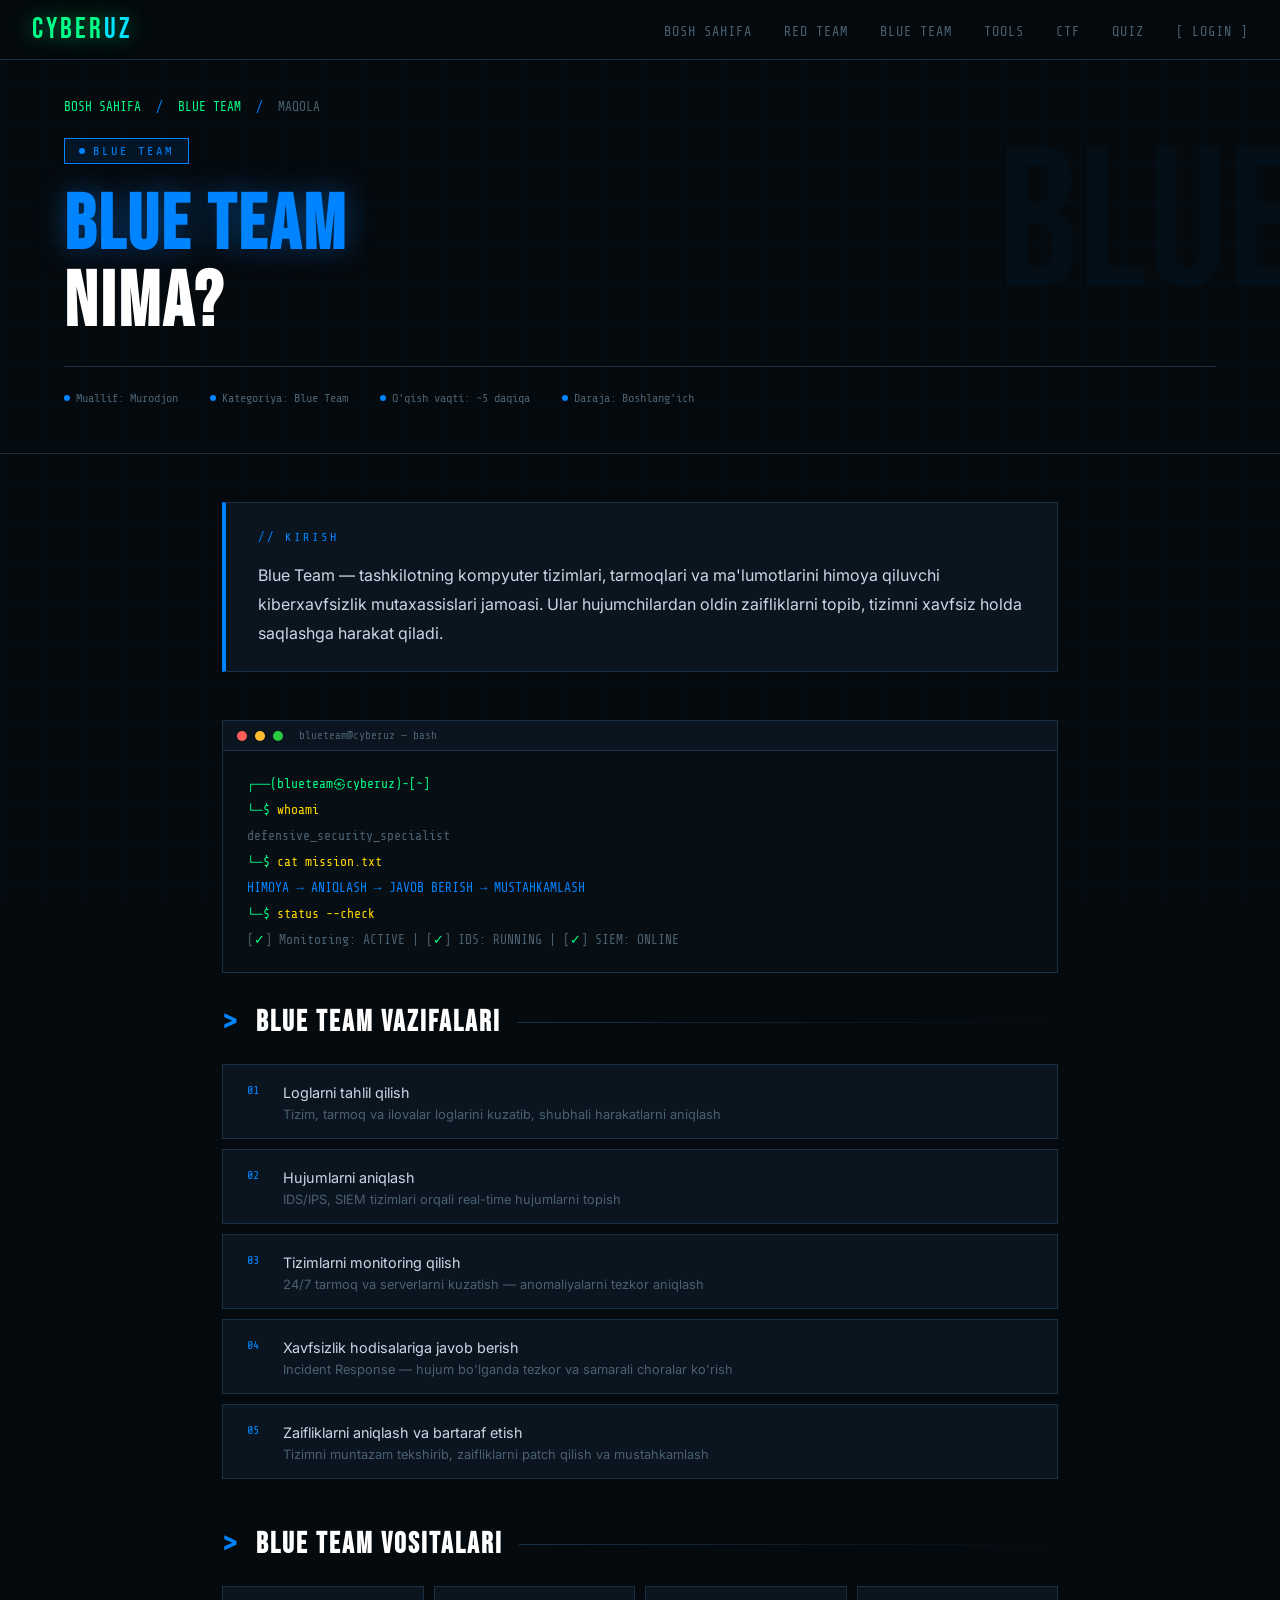
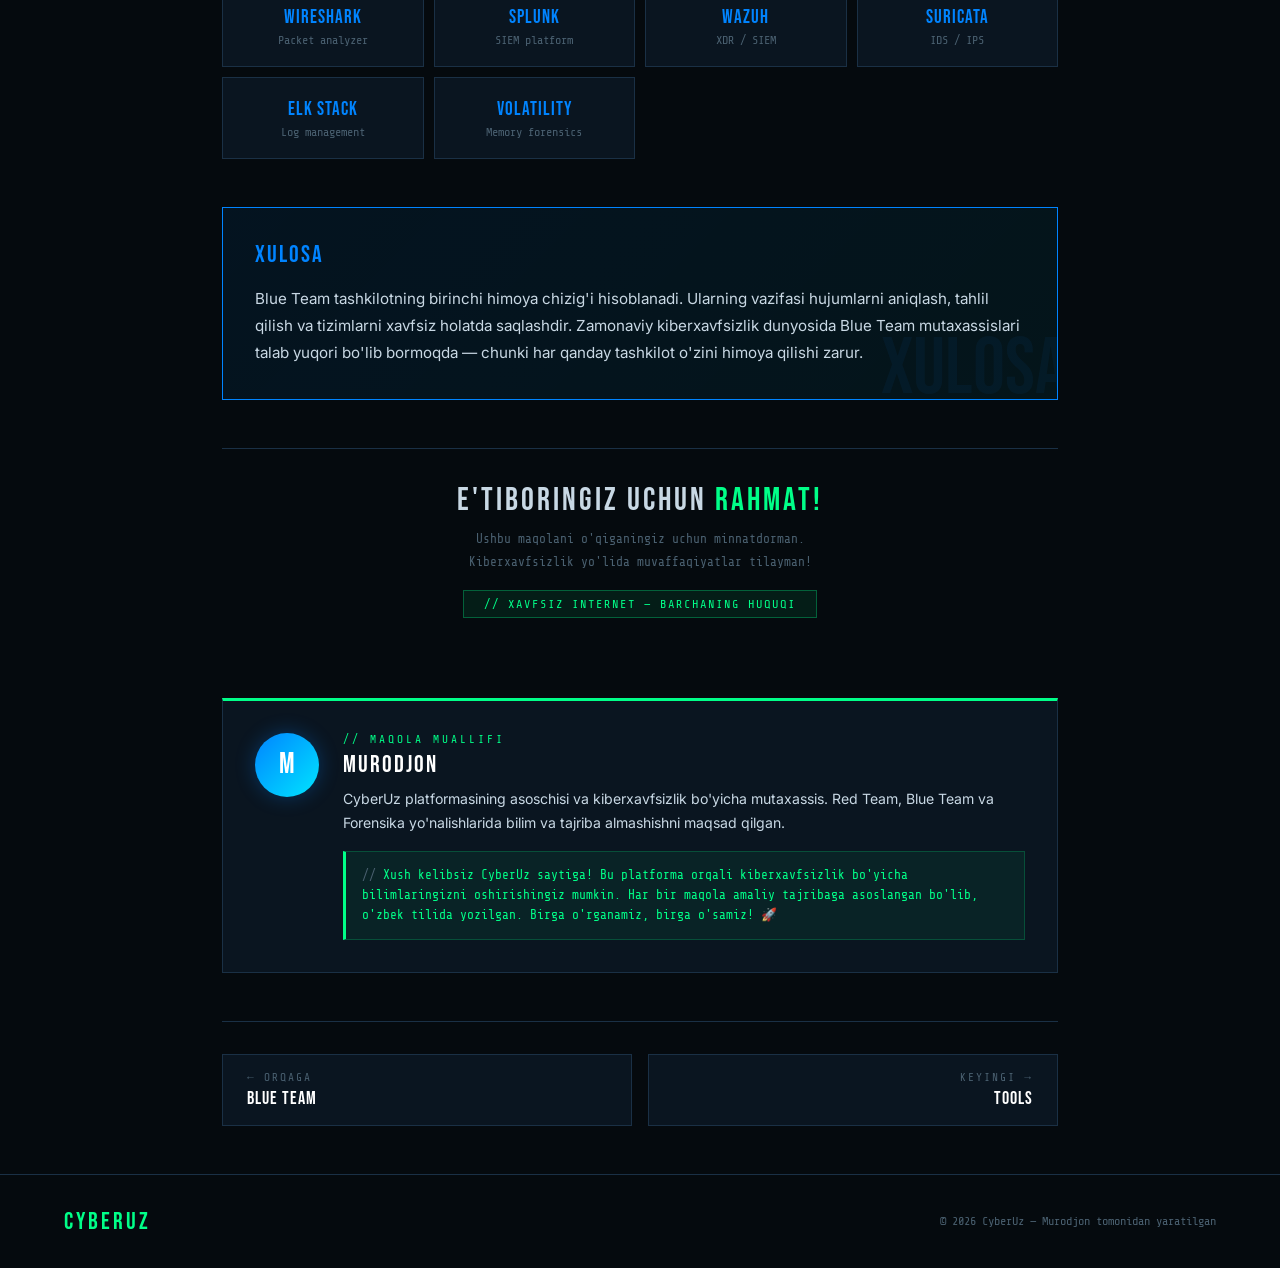
==== commit 39f85c30: "Update blue-team-article.html" ====
--- a/blue-team-article.html
+++ b/blue-team-article.html
@@ -216,11 +216,12 @@
   <ul class="nav-links">
     <li><a href="index.html">BOSH SAHIFA</a></li>
     <li><a href="red-team.html">RED TEAM</a></li>
-    <li><a href="blue-team.html" class="active">BLUE TEAM</a></li>
-    <li><a href="tools.html">TOOLS</a></li>
-    <li><a href="ctf.html">CTF</a></li>
-    <li><a href="login.html">LOGIN</a></li>
-  </ul>
+<li><a href="blue-team.html">BLUE TEAM</a></li>
+<li><a href="tools.html">TOOLS</a></li>
+<li><a href="ctf.html">CTF</a></li>
+<li><a href="/quiz.html">QUIZ</a></li>
+<li><a href="login.html">[ LOGIN ]</a></li>
+</ul>
 </nav>
 <section class="hero">
   <div class="breadcrumb">
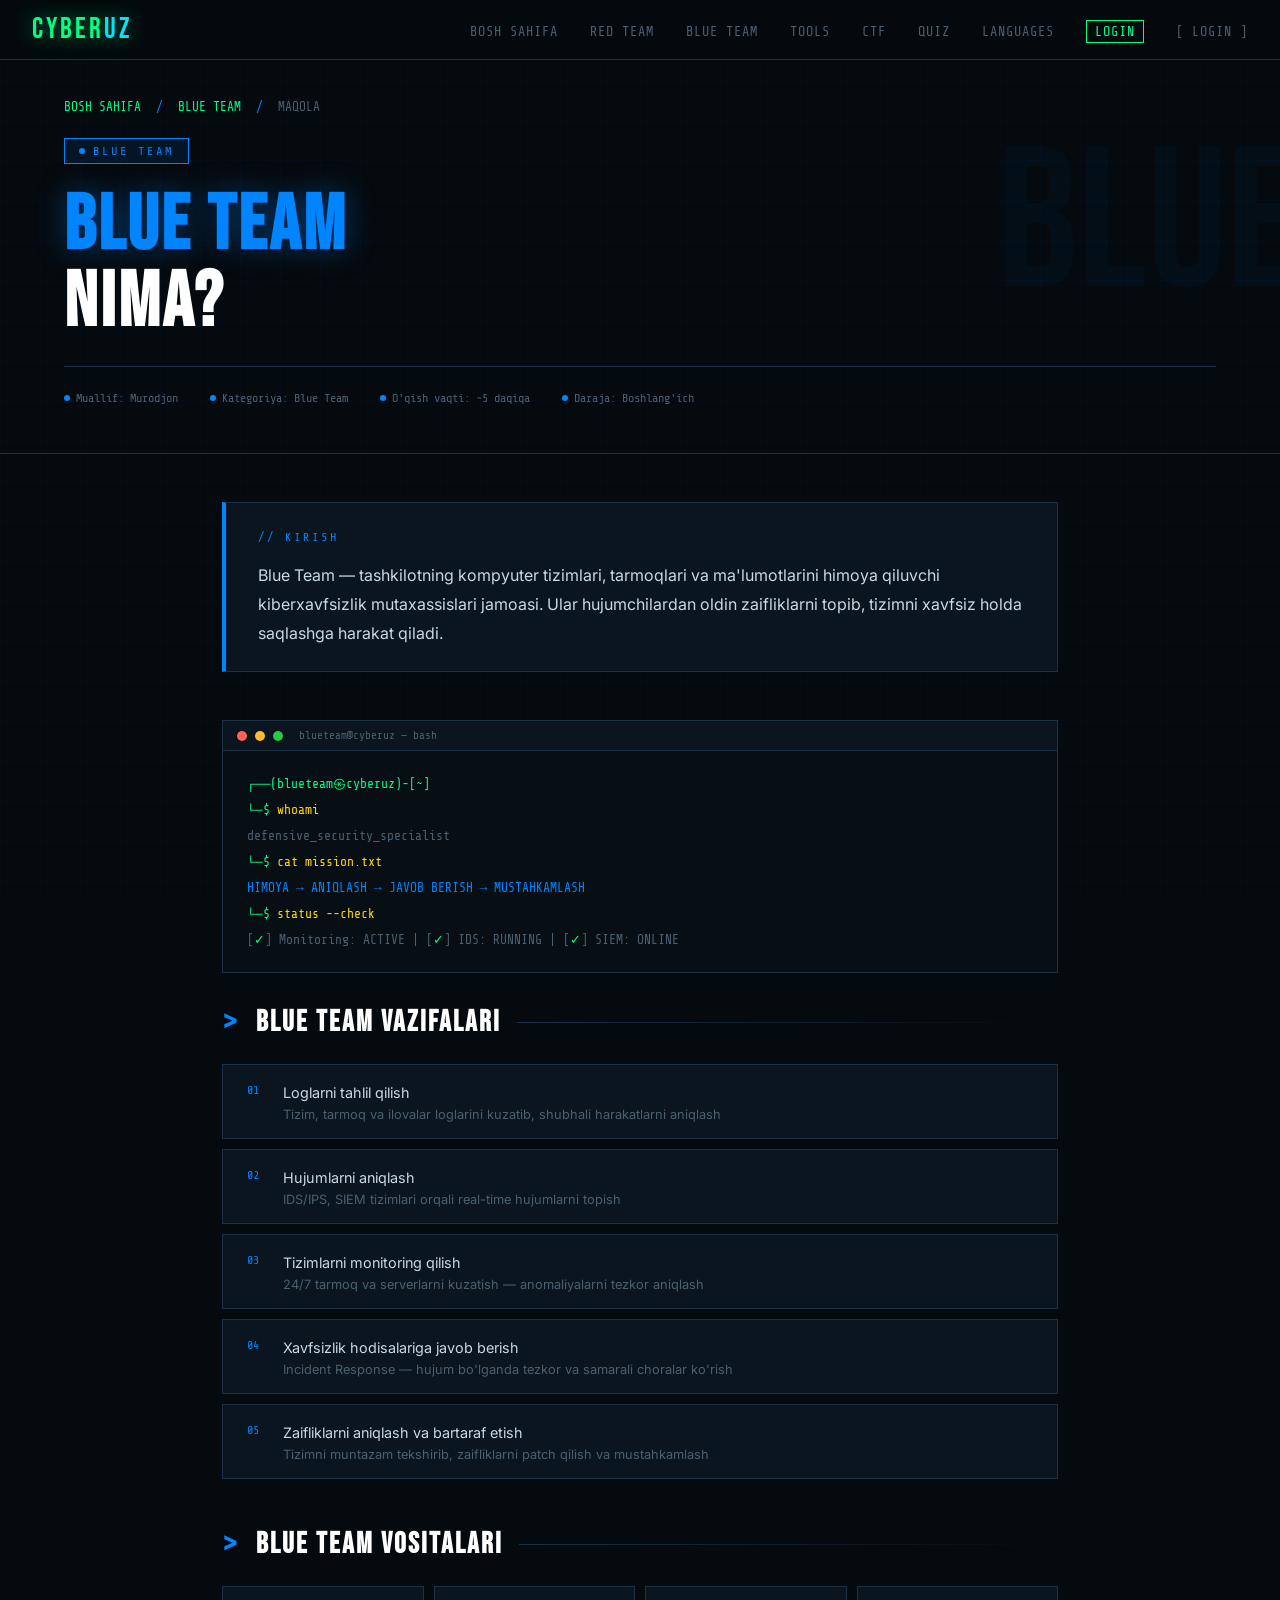
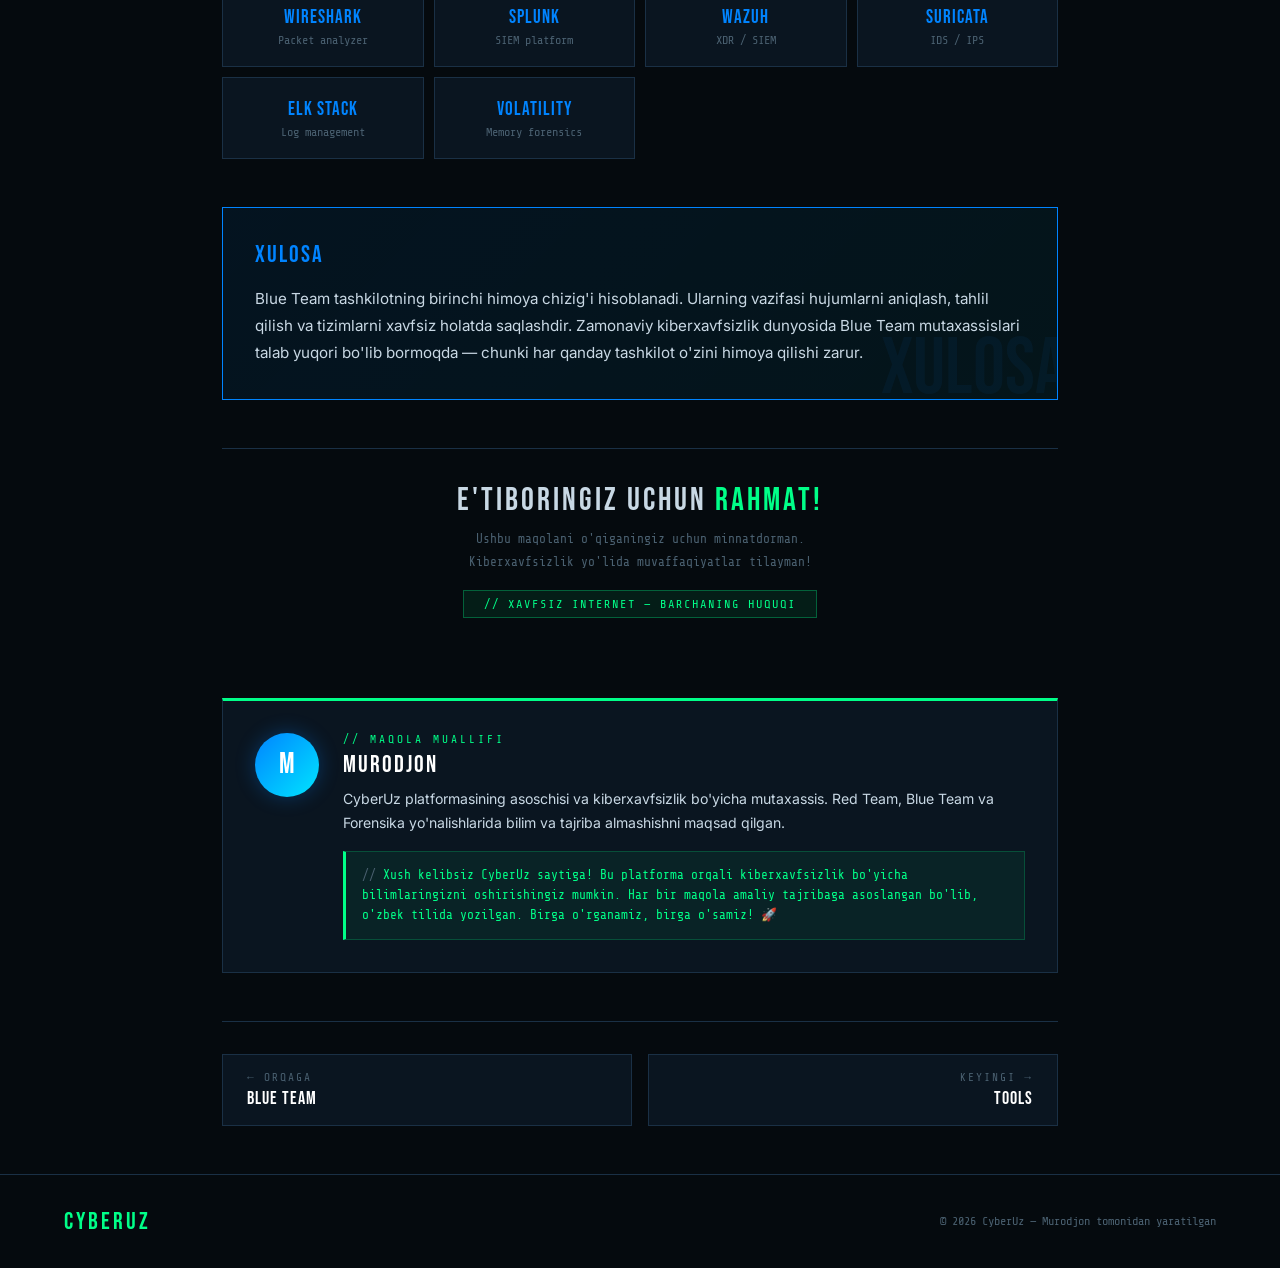
==== commit d9d0702f: "Update blue-team-article.html" ====
--- a/blue-team-article.html
+++ b/blue-team-article.html
@@ -220,6 +220,8 @@
 <li><a href="tools.html">TOOLS</a></li>
 <li><a href="ctf.html">CTF</a></li>
 <li><a href="/quiz.html">QUIZ</a></li>
+    <li><a href="languages.html">LANGUAGES</a></li>
+<li><a href="login.html" style="color:var(--green);border:1px solid var(--green);padding:3px 8px;">LOGIN</a></li>
 <li><a href="login.html">[ LOGIN ]</a></li>
 </ul>
 </nav>
